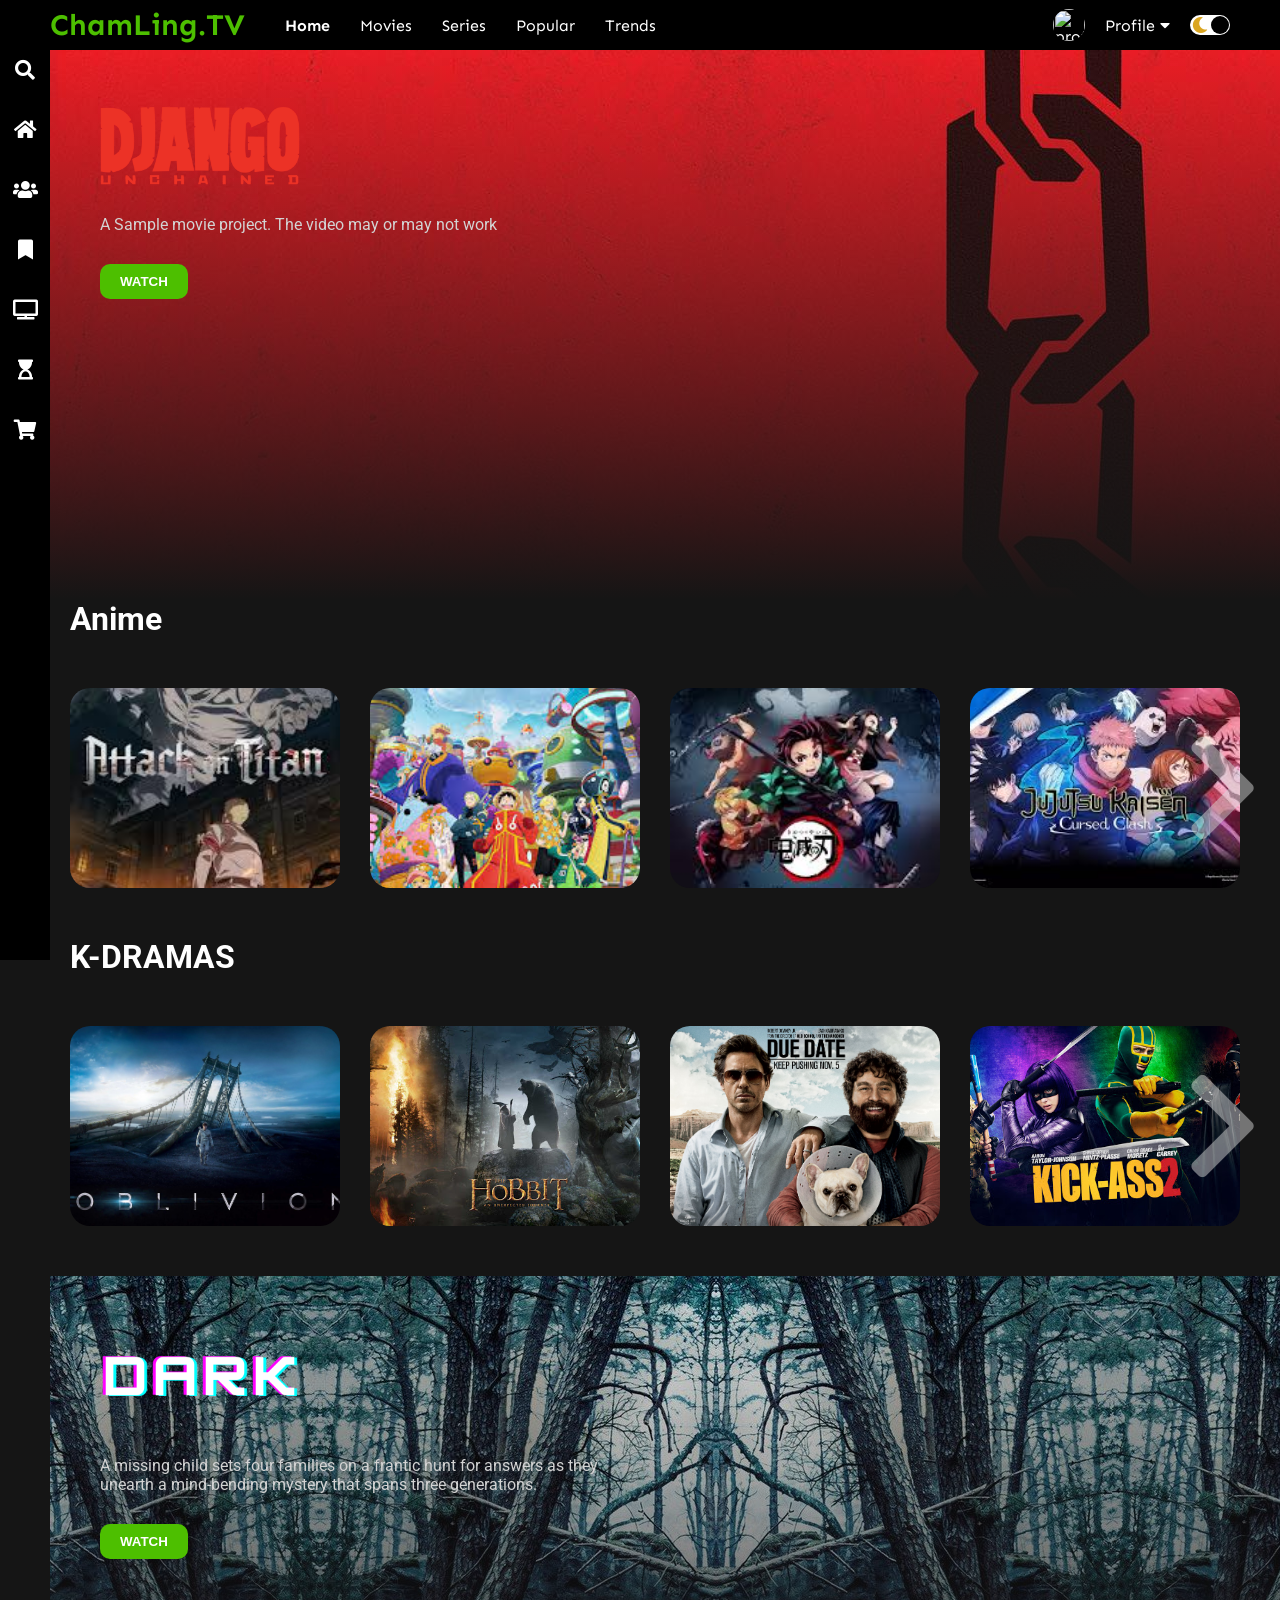
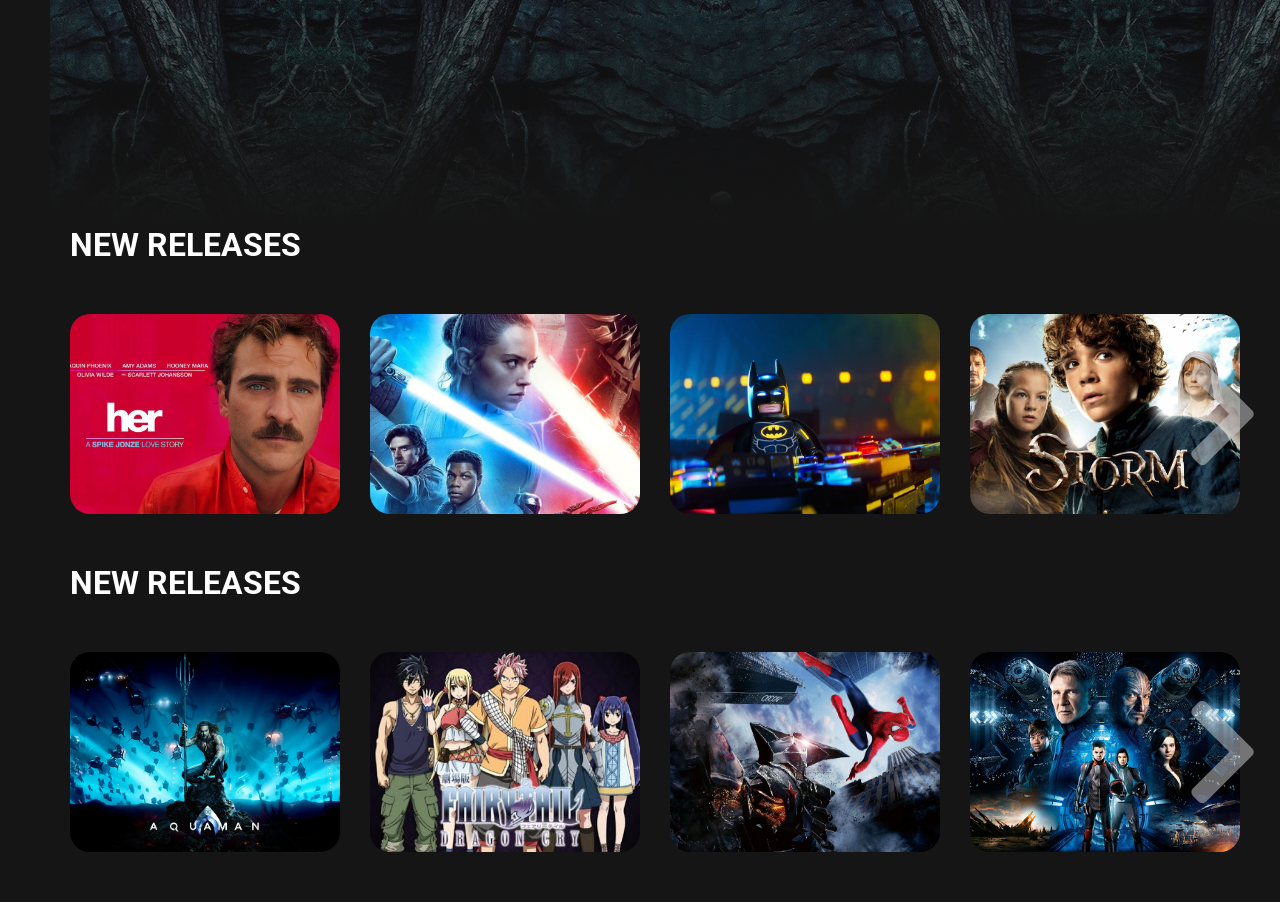
==== REaL/Movies-Website/index.html @ 49029481 "Add files via upload" ====
<html lang="en">

<head>
    <meta charset="UTF-8">
    <meta http-equiv="X-UA-Compatible" content="IE=edge">
    <meta name="viewport" content="width=device-width, initial-scale=1.0">
    <link rel="stylesheet" href="style.css">
    <link
        href="https://fonts.googleapis.com/css2?family=Roboto:wght@100;300;400;500;700;900&family=Sen:wght@400;700;800&display=swap"
        rel="stylesheet">
    <link rel="stylesheet" href="https://cdnjs.cloudflare.com/ajax/libs/font-awesome/5.15.2/css/all.min.css">
    <title>Movie Website Re-Design</title>
</head>

<body>
    <!-- Messenger Chat Plugin Code -->
    <div id="fb-root"></div>

    <!-- Your Chat Plugin code -->
    <div id="fb-customer-chat" class="fb-customerchat">
    </div>

    <script>
      var chatbox = document.getElementById('fb-customer-chat');
      chatbox.setAttribute("page_id", "1003601506490347");
      chatbox.setAttribute("attribution", "biz_inbox");
    </script>

    <!-- Your SDK code -->
    <script>
      window.fbAsyncInit = function() {
        FB.init({
          xfbml            : true,
          version          : 'v12.0'
        });
      };

      (function(d, s, id) {
        var js, fjs = d.getElementsByTagName(s)[0];
        if (d.getElementById(id)) return;
        js = d.createElement(s); js.id = id;
        js.src = 'https://connect.facebook.net/en_US/sdk/xfbml.customerchat.js';
        fjs.parentNode.insertBefore(js, fjs);
      }(document, 'script', 'facebook-jssdk'));
    </script>
    <div class="navbar">
        <div class="navbar-container">
            <div class="logo-container">
                <h1 class="logo">ChamLing.TV</h1>
            </div>
            <div class="menu-container">
                <ul class="menu-list">
                    <li class="menu-list-item active">Home</li>
                    <li class="menu-list-item">Movies</li>
                    <li class="menu-list-item">Series</li>
                    <li class="menu-list-item">Popular</li>
                    <li class="menu-list-item">Trends</li>

                </ul>
            </div>
            <div class="profile-container">
                <img class="profile-picture" src="https://rb.gy/qvqz4v" alt="profile">
                <div class="profile-text-container">
                    <span class="profile-text">Profile</span>
                    <i class="fas fa-caret-down"></i>
                </div>
                <div class="toggle">
                    <i class="fas fa-moon toggle-icon"></i>
                    <i class="fas fa-sun toggle-icon"></i>
                    <div class="toggle-ball"></div>
                </div>
            </div>
        </div>
    </div>
    <div class="sidebar">
        <i class="left-menu-icon fas fa-search"></i>
        <i class="left-menu-icon fas fa-home"></i>
        <i class="left-menu-icon fas fa-users"></i>
        <i class="left-menu-icon fas fa-bookmark"></i>
        <i class="left-menu-icon fas fa-tv"></i>
        <i class="left-menu-icon fas fa-hourglass-start"></i>
        <i class="left-menu-icon fas fa-shopping-cart"></i>
    </div>
    <div class="container">
        <div class="content-container">
            <div class="featured-content"
                style="background: linear-gradient(to bottom, rgba(0,0,0,0), #151515), url('img/f-1.jpg');">
                <img class="featured-title" src="img/f-t-1.png" alt="">
                <p class="featured-desc">A Sample movie project. The video may or may not work</p>
                <button class="featured-button">WATCH</button>
            </div>
            <div class="movie-list-container">
                <h1 class="movie-list-title">Anime</h1>
                <div class="movie-list-wrapper">
                    <div class="movie-list">
                        <div class="movie-list-item">
                            <img class="movie-list-item-img" src="img/AOTTT.jpeg" alt="AOT">
                            <span class="movie-list-item-title">Attack On Titan</span>
                            <p class="movie-list-item-desc">Centuries ago, mankind was slaughtered to near extinction by monstrous humanoid creatures called titans, forcing humans to hide in fear...</p>
                            <a href="https://hianime.to/watch/attack-on-titan-112?ep=3303">
                            <button class="movie-list-item-button">Watch</button>
                            </a>
                        </div>
                        <div class="movie-list-item">
                            <img class="movie-list-item-img" src="img/download.jpeg" alt="">
                            <span class="movie-list-item-title">One Piece</span>
                            <p class="movie-list-item-desc">Gold Roger was known as the "Pirate King," the strongest and most infamous being to have sailed the Grand Line. The capture and execution of Roger by the World Government br...</p>
                            <a href="https://hianime.to/watch/one-piece-100?ep=2142">
                            <button class="movie-list-item-button">Watch</button>
                            </a>
                        </div>
                        <div class="movie-list-item">
                            <img class="movie-list-item-img" src="img/DS.jpeg" alt="">
                            <span class="movie-list-item-title">Demon Slayer</span>
                            <p class="movie-list-item-desc">Ever since the death of his father, the burden of supporting the family has fallen upon Tanjirou Kamado's shoulders. </p>
                            <a href="https://hianime.to/watch/demon-slayer-kimetsu-no-yaiba-47?ep=1279">
                            <button class="movie-list-item-button">Watch</button>
                            </a>
   
                        </div>
                        <div class="movie-list-item">
                            <img class="movie-list-item-img" src="img/jjk.jpeg" alt="">
                            <span class="movie-list-item-title">JJK</span>
                            <p class="movie-list-item-desc">Curses, fights and GOJO</p>
                            <a href="https://hianime.to/watch/jujutsu-kaisen-2nd-season-18413?ep=102662">
                            <button class="movie-list-item-button">Watch</button>
                            </a>
                        </div>
                        <div class="movie-list-item">
                            <img class="movie-list-item-img" src="img/kN8.jpeg" alt="">
                            <span class="movie-list-item-title">Kaiju no. 8</span>
                            <p class="movie-list-item-desc">More monstesss with more fun</p>
                            <a href="https://hianime.to/watch/kaiju-no-8-19145?ep=123344">
                            <button class="movie-list-item-button">Watch</button>
                            </a>
                        </div>
                        <div class="movie-list-item">
                            <img class="movie-list-item-img" src="img/BLACK.jpeg" alt="">
                            <span class="movie-list-item-title">Black Clover</span>
                            <p class="movie-list-item-desc">Asta and Yuno</p>
                            <a href="https://hianime.to/watch/black-clover-2404?ep=27377">
                            <button class="movie-list-item-button">Watch</button>
                            </a>
                        </div>
                        <div class="movie-list-item">
                            <img class="movie-list-item-img" src="img/n.jpeg" alt="">
                            <span class="movie-list-item-title">Naruto</span>
                            <p class="movie-list-item-desc">yk who is naruto</p>
                            <a href="https://hianime.to/watch/naruto-677?ep=12352">
                            <button class="movie-list-item-button">Watch</button>
                            </a>

                        </div>
                    </div>
                    <i class="fas fa-chevron-right arrow"></i>
                </div>
            </div>
            <div class="movie-list-container">
                <h1 class="movie-list-title">K-DRAMAS</h1>
                <div class="movie-list-wrapper">
                    <div class="movie-list">
                        <div class="movie-list-item">
                            <img class="movie-list-item-img" src="img/8.jpg" alt="">
                            <span class="movie-list-item-title">A Business Proposal</span>
                            <p class="movie-list-item-desc">In disguise as her friend, Ha-ri shows up to a blind date to scare him away.</p>
                            <button class="movie-list-item-button">Watch</button>
                        </div>
                        <div class="movie-list-item">
                            <img class="movie-list-item-img" src="img/9.jpg" alt="">
                            <span class="movie-list-item-title">Queen Of Tears</span>
                            <p class="movie-list-item-desc">The queen of department stores and her small-town husband weather a marital crisis —until love miraculously begins to bloom again.</p>
                            <button class="movie-list-item-button">Watch</button>
                        </div>
                        <div class="movie-list-item">
                            <img class="movie-list-item-img" src="img/10.jpg" alt="">
                            <span class="movie-list-item-title">All of US Are Dead</span>
                            <p class="movie-list-item-desc">whole world is dead</p>
                            <button class="movie-list-item-button">Watch</button>
                        </div>
                        <div class="movie-list-item">
                            <img class="movie-list-item-img" src="img/11.jpg" alt="">
                            <span class="movie-list-item-title">Kingdom</span>
                            <p class="movie-list-item-desc">More zombies </p>
                            <button class="movie-list-item-button">Watch</button>
                        </div>
                        <div class="movie-list-item">
                            <img class="movie-list-item-img" src="img/12.jpg" alt="">
                            <span class="movie-list-item-title">Sweet Home</span>
                            <p class="movie-list-item-desc">Sweet Home but with monsters</p>
                            <button class="movie-list-item-button">Watch</button>
                        </div>
                       
                    </div>
                    <i class="fas fa-chevron-right arrow"></i>
                </div>
            </div>
            <div class="featured-content"
                style="background: linear-gradient(to bottom, rgba(0,0,0,0), #151515), url('img/f-2.jpg');">
                <img class="featured-title" src="img/f-t-2.png" alt="">
                <p class="featured-desc"> A missing child sets four families on a frantic hunt for answers as they unearth a mind-bending mystery that spans three generations.</p>
                <a href="https://www.netflix.com/np/title/80100172">
                <button class="featured-button">WATCH</button>
                </a>
            </div>
            <div class="movie-list-container">
                <h1 class="movie-list-title">NEW RELEASES</h1>
                <div class="movie-list-wrapper">
                    <div class="movie-list">
                        <div class="movie-list-item">
                            <img class="movie-list-item-img" src="img/1.jpeg" alt="">
                            <span class="movie-list-item-title">Her</span>
                            <p class="movie-list-item-desc">Lorem ipsum dolor sit amet consectetur adipisicing elit. At
                                hic fugit similique accusantium.</p>
                            <button class="movie-list-item-button">Watch</button>
                        </div>
                        <div class="movie-list-item">
                            <img class="movie-list-item-img" src="img/2.jpeg" alt="">
                            <span class="movie-list-item-title">Her</span>
                            <p class="movie-list-item-desc">Lorem ipsum dolor sit amet consectetur adipisicing elit. At
                                hic fugit similique accusantium.</p>
                            <button class="movie-list-item-button">Watch</button>
                        </div>
                        <div class="movie-list-item">
                            <img class="movie-list-item-img" src="img/15.jpg" alt="">
                            <span class="movie-list-item-title">Her</span>
                            <p class="movie-list-item-desc">Lorem ipsum dolor sit amet consectetur adipisicing elit. At
                                hic fugit similique accusantium.</p>
                            <button class="movie-list-item-button">Watch</button>
                        </div>
                        <div class="movie-list-item">
                            <img class="movie-list-item-img" src="img/3.jpg" alt="">
                            <span class="movie-list-item-title">Her</span>
                            <p class="movie-list-item-desc">Lorem ipsum dolor sit amet consectetur adipisicing elit. At
                                hic fugit similique accusantium.</p>
                            <button class="movie-list-item-button">Watch</button>
                        </div>
                        <div class="movie-list-item">
                            <img class="movie-list-item-img" src="img/4.jpg" alt="">
                            <span class="movie-list-item-title">Her</span>
                            <p class="movie-list-item-desc">Lorem ipsum dolor sit amet consectetur adipisicing elit. At
                                hic fugit similique accusantium.</p>
                            <button class="movie-list-item-button">Watch</button>
                        </div>
                        <div class="movie-list-item">
                            <img class="movie-list-item-img" src="img/5.jpg" alt="">
                            <span class="movie-list-item-title">Her</span>
                            <p class="movie-list-item-desc">Lorem ipsum dolor sit amet consectetur adipisicing elit. At
                                hic fugit similique accusantium.</p>
                            <button class="movie-list-item-button">Watch</button>
                        </div>
                        <div class="movie-list-item">
                            <img class="movie-list-item-img" src="img/1.jpg" alt="">
                            <span class="movie-list-item-title">Her</span>
                            <p class="movie-list-item-desc">Lorem ipsum dolor sit amet consectetur adipisicing elit. At
                                hic fugit similique accusantium.</p>
                            <button class="movie-list-item-button">Watch</button>
                        </div>
                    </div>
                    <i class="fas fa-chevron-right arrow"></i>
                </div>
            </div>
            <div class="movie-list-container">
                <h1 class="movie-list-title">NEW RELEASES</h1>
                <div class="movie-list-wrapper">
                    <div class="movie-list">
                        <div class="movie-list-item">
                            <img class="movie-list-item-img" src="img/17.jpg" alt="">
                            <span class="movie-list-item-title">Her</span>
                            <p class="movie-list-item-desc">Lorem ipsum dolor sit amet consectetur adipisicing elit. At
                                hic fugit similique accusantium.</p>
                            <button class="movie-list-item-button">Watch</button>
                        </div>
                        <div class="movie-list-item">
                            <img class="movie-list-item-img" src="img/18.jpg" alt="">
                            <span class="movie-list-item-title">Her</span>
                            <p class="movie-list-item-desc">Lorem ipsum dolor sit amet consectetur adipisicing elit. At
                                hic fugit similique accusantium.</p>
                            <button class="movie-list-item-button">Watch</button>
                        </div>
                        <div class="movie-list-item">
                            <img class="movie-list-item-img" src="img/19.jpg" alt="">
                            <span class="movie-list-item-title">Her</span>
                            <p class="movie-list-item-desc">Lorem ipsum dolor sit amet consectetur adipisicing elit. At
                                hic fugit similique accusantium.</p>
                            <button class="movie-list-item-button">Watch</button>
                        </div>
                        <div class="movie-list-item">
                            <img class="movie-list-item-img" src="img/7.jpg" alt="">
                            <span class="movie-list-item-title">Her</span>
                            <p class="movie-list-item-desc">Lorem ipsum dolor sit amet consectetur adipisicing elit. At
                                hic fugit similique accusantium.</p>
                            <button class="movie-list-item-button">Watch</button>
                        </div>
                        <div class="movie-list-item">
                            <img class="movie-list-item-img" src="img/1.jpeg" alt="">
                            <span class="movie-list-item-title">Her</span>
                            <p class="movie-list-item-desc">Lorem ipsum dolor sit amet consectetur adipisicing elit. At
                                hic fugit similique accusantium.</p>
                            <button class="movie-list-item-button">Watch</button>
                        </div>
                        <div class="movie-list-item">
                            <img class="movie-list-item-img" src="img/2.jpeg" alt="">
                            <span class="movie-list-item-title">Her</span>
                            <p class="movie-list-item-desc">Lorem ipsum dolor sit amet consectetur adipisicing elit. At
                                hic fugit similique accusantium.</p>
                            <button class="movie-list-item-button">Watch</button>
                        </div>
                        <div class="movie-list-item">
                            <img class="movie-list-item-img" src="img/3.jpg" alt="">
                            <span class="movie-list-item-title">Her</span>
                            <p class="movie-list-item-desc">Lorem ipsum dolor sit amet consectetur adipisicing elit. At
                                hic fugit similique accusantium.</p>
                            <button class="movie-list-item-button">Watch</button>
                        </div>
                    </div>
                    <i class="fas fa-chevron-right arrow"></i>
                </div>
            </div>
        </div>
    </div>
    <script src="app.js"></script>
</body>

</html>
---- REaL/Movies-Website/style.css ----
* {
  margin: 0;
}

body {
  font-family: "Roboto", sans-serif;
}

.navbar {
  width: 100%;
  height: 50px;
  background-color: black;
  position: sticky;
  top: 0;
  transition: 1s ease all;
}

.navbar-container {
  display: flex;
  align-items: center;
  padding: 0 50px;
  height: 100%;
  color: white;
  font-family: "Sen", sans-serif;
}

.logo-container {
  flex: 1;
}

.logo {
  font-size: 30px;
  color: #4dbf00;
}

.menu-container {
  flex: 6;
}

.menu-list {
  display: flex;
  list-style: none;
}

.menu-list-item {
  margin-right: 30px;
}

.menu-list-item.active {
  font-weight: bold;
}
.profile-container {
  flex: 2;
  display: flex;
  align-items: center;
  justify-content: flex-end;
}

.profile-text-container {
  margin: 0 20px;
}

.profile-picture {
  width: 32px;
  height: 32px;
  border-radius: 50%;
  object-fit: cover;
}

.toggle {
  width: 40px;
  height: 20px;
  background-color: white;
  border-radius: 30px;
  display: flex;
  align-items: center;
  justify-content: space-around;
  position: relative;
}

.toggle-icon {
  color: goldenrod;
}

.toggle-ball {
  width: 18px;
  height: 18px;
  background-color: black;
  position: absolute;
  right: 1px;
  border-radius: 50%;
  cursor: pointer;
  transition: 1s ease all;
}

.sidebar {
  width: 50px;
  height: 100%;
  background-color: black;
  position: fixed;
  top: 0;
  display: flex;
  flex-direction: column;
  align-items: center;
  padding-top: 60px;
  transition: 1s ease all;
}

.left-menu-icon {
  color: white;
  font-size: 20px;
  margin-bottom: 40px;
}

.container {
  background-color: #151515;
  min-height: calc(100vh - 50px);
  color: white;
  transition: 1s ease all;
}

.content-container {
  margin-left: 50px;
}

.featured-content {
  height: 50vh;
  padding: 50px;
}

.featured-title {
  width: 200px;
}

.featured-desc {
  width: 500px;
  color: lightgray;
  margin: 30px 0;
}

.featured-button {
  background-color: #4dbf00;
  color: white;
  padding: 10px 20px;
  border-radius: 10px;
  border: none;
  outline: none;
  font-weight: bold;
}

.movie-list-container {
  padding: 0 20px;
}

.movie-list-wrapper {
  position: relative;
  overflow: hidden;
}

.movie-list {
  display: flex;
  align-items: center;
  height: 300px;
  transform: translateX(0);
  transition: all 1s ease-in-out;
}

.movie-list-item {
  margin-right: 30px;
  position: relative;
}

.movie-list-item:hover .movie-list-item-img {
  transform: scale(1.2);
  margin: 0 30px;
  opacity: 0.5;
}

.movie-list-item:hover .movie-list-item-title,
.movie-list-item:hover .movie-list-item-desc,
.movie-list-item:hover .movie-list-item-button {
  opacity: 1;
}

.movie-list-item-img {
  transition: all 1s ease-in-out;
  width: 270px;
  height: 200px;
  object-fit: cover;
  border-radius: 20px;
}

.movie-list-item-title {
  background-color: #333;
  padding: 0 10px;
  font-size: 32px;
  font-weight: bold;
  position: absolute;
  top: 10%;
  left: 50px;
  opacity: 0;
  transition: 1s all ease-in-out;
}

.movie-list-item-desc {
  background-color: #333;
  padding: 10px;
  font-size: 14px;
  position: absolute;
  top: 30%;
  left: 50px;
  width: 230px;
  opacity: 0;
  transition: 1s all ease-in-out;
}

.movie-list-item-button {
  padding: 10px;
  background-color: #4dbf00;
  color: white;
  border-radius: 10px;
  outline: none;
  border: none;
  cursor: pointer;
  position: absolute;
  bottom: 20px;
  left: 50px;
  opacity: 0;
  transition: 1s all ease-in-out;
}

.arrow {
  font-size: 120px;
  position: absolute;
  top: 90px;
  right: 0;
  color: lightgray;
  opacity: 0.5;
  cursor: pointer;
}

.container.active {
  background-color: white;
}

.movie-list-title.active {
  color: black;
}

.navbar-container.active {
  background-color: white;

  color: black;
}

.sidebar.active{
    background-color: white;
}

.left-menu-icon.active{
    color: black;
}

.toggle.active{
    background-color: black;
}

.toggle-ball.active{
    background-color: white;
    transform: translateX(-20px);
}

@media only screen and (max-width: 940px){
    .menu-container{
        display: none;
    }
}
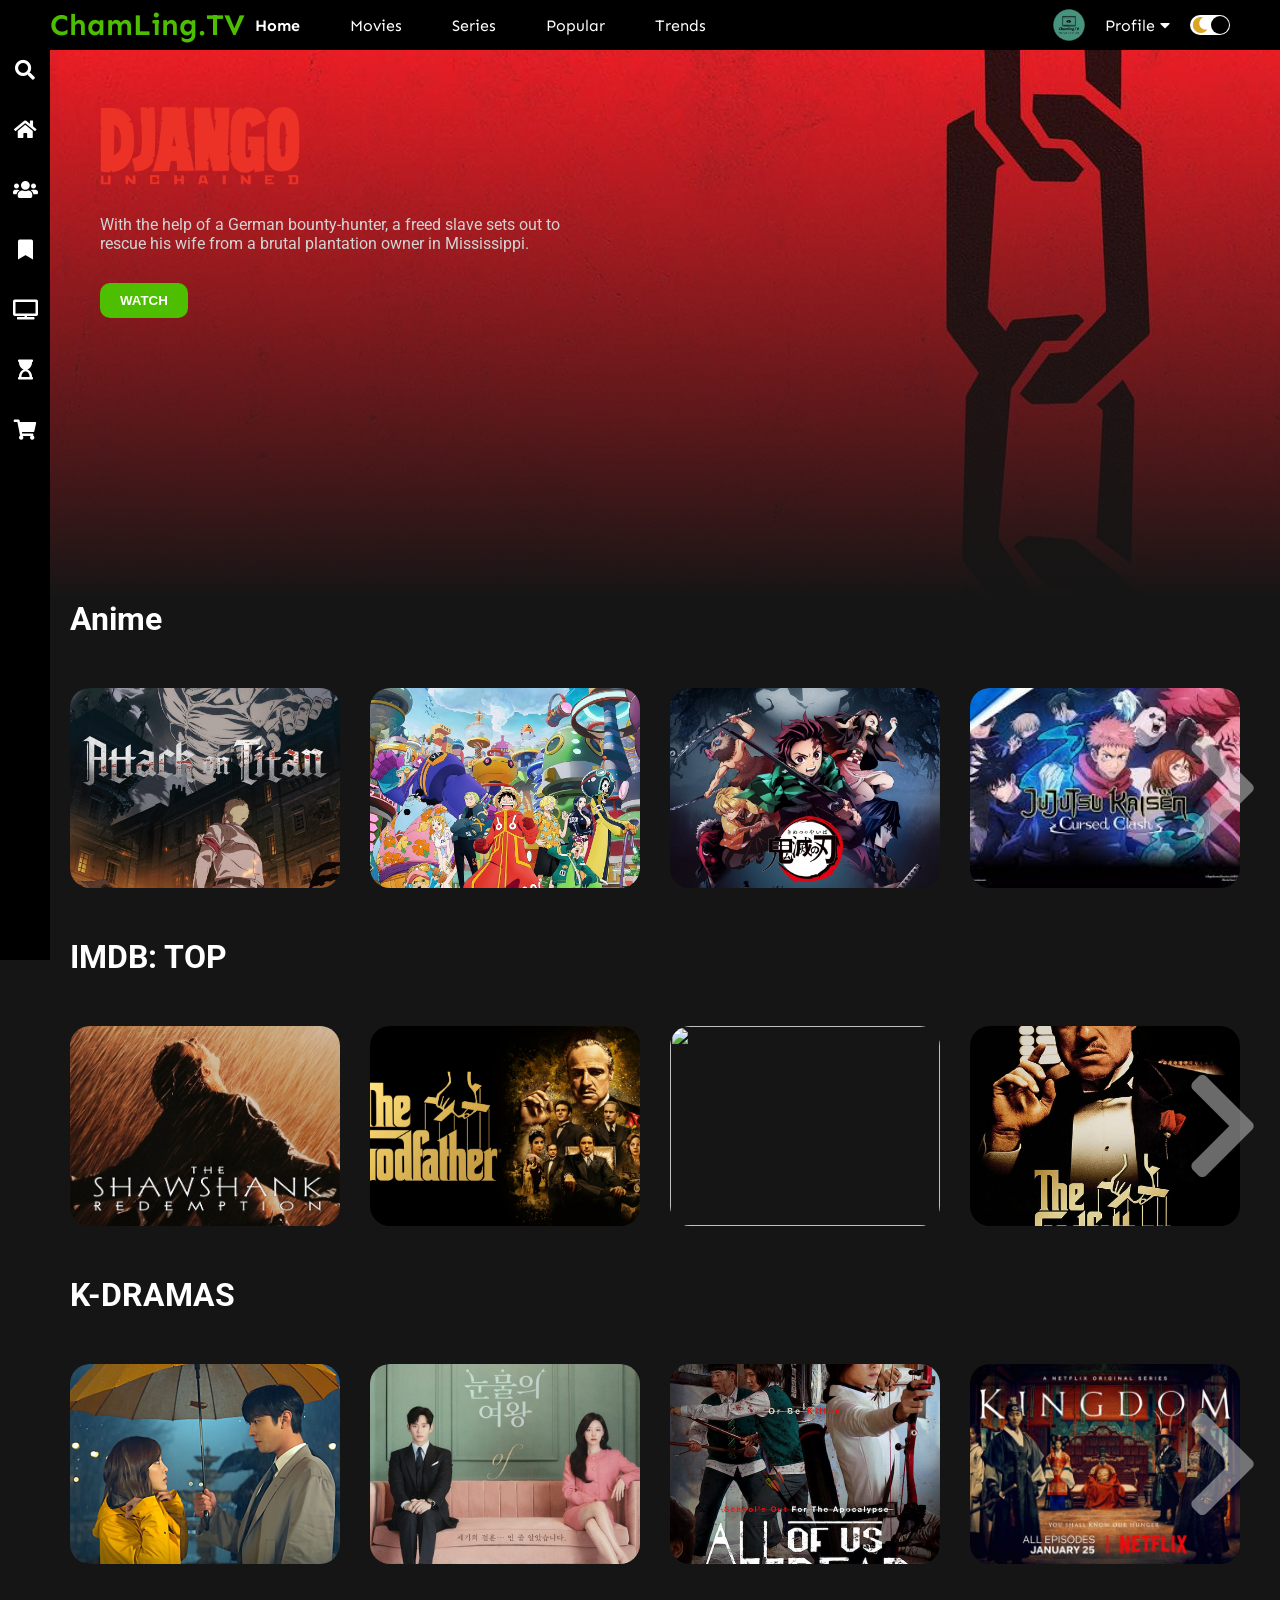
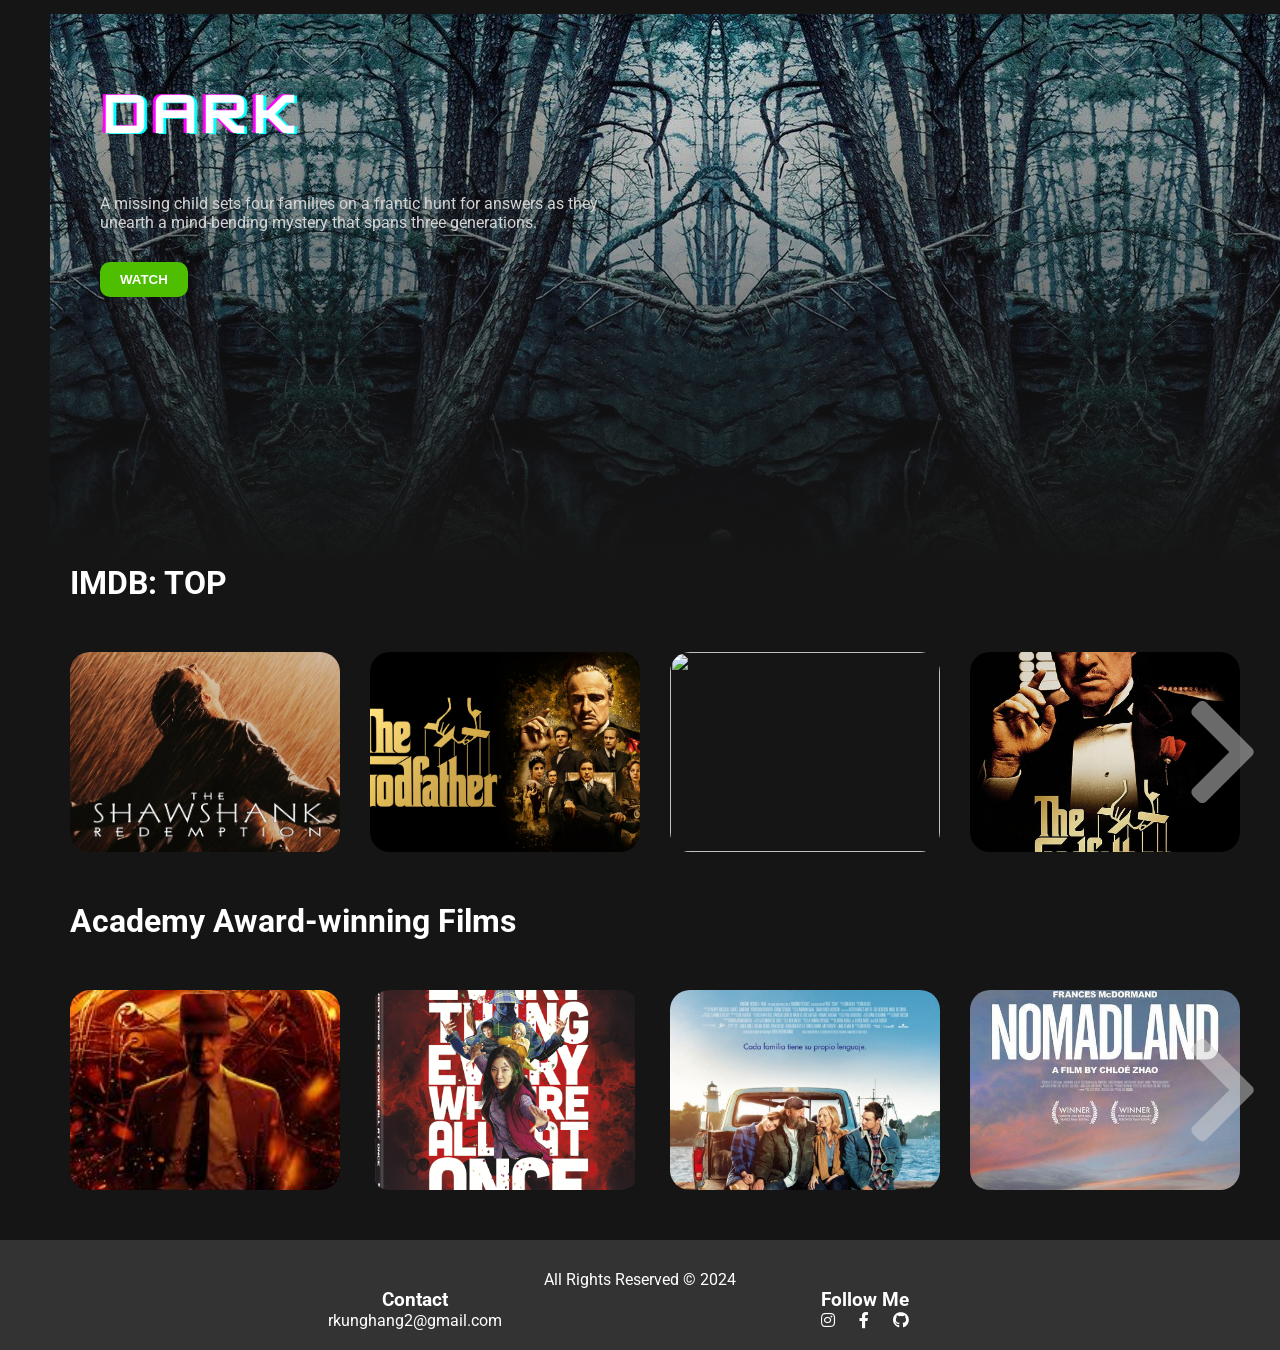
==== commit 81f9730a: "Add files via upload" ====
--- a/REaL/Movies-Website/index.html
+++ b/REaL/Movies-Website/index.html
@@ -9,11 +9,10 @@
         href="https://fonts.googleapis.com/css2?family=Roboto:wght@100;300;400;500;700;900&family=Sen:wght@400;700;800&display=swap"
         rel="stylesheet">
     <link rel="stylesheet" href="https://cdnjs.cloudflare.com/ajax/libs/font-awesome/5.15.2/css/all.min.css">
-    <title>Movie Website Re-Design</title>
+    <title>ChamLing.TV</title>
 </head>
 
 <body>
-    <!-- Messenger Chat Plugin Code -->
     <div id="fb-root"></div>
 
     <!-- Your Chat Plugin code -->
@@ -26,7 +25,7 @@
       chatbox.setAttribute("attribution", "biz_inbox");
     </script>
 
-    <!-- Your SDK code -->
+    <!-- SDK code -->
     <script>
       window.fbAsyncInit = function() {
         FB.init({
@@ -51,15 +50,23 @@
             <div class="menu-container">
                 <ul class="menu-list">
                     <li class="menu-list-item active">Home</li>
-                    <li class="menu-list-item">Movies</li>
-                    <li class="menu-list-item">Series</li>
+                    
+                    <li class="menu-list-item"><a class="rc" href="movies.html">
+                        Movies</a></li>
+                    <li class="menu-list-item dropdown">
+                        Series
+                        <ul class="sub-menu">
+                            <li class="sub-menu-category"><a class="rc" href="K-Drama.html">K-Drama</a></li>
+                            <li class="sub-menu-category"><a class="rc" href="C-Drama.html">C-Drama</a></li>
+                            <li class="sub-menu-category"><a class="rc" href="Indian.html">Indian</a></li>
+                        </ul>
+                    </li>
                     <li class="menu-list-item">Popular</li>
                     <li class="menu-list-item">Trends</li>
-
                 </ul>
             </div>
             <div class="profile-container">
-                <img class="profile-picture" src="https://rb.gy/qvqz4v" alt="profile">
+                <img class="profile-picture" src="img/cham.png" alt="profile">
                 <div class="profile-text-container">
                     <span class="profile-text">Profile</span>
                     <i class="fas fa-caret-down"></i>
@@ -86,34 +93,38 @@
             <div class="featured-content"
                 style="background: linear-gradient(to bottom, rgba(0,0,0,0), #151515), url('img/f-1.jpg');">
                 <img class="featured-title" src="img/f-t-1.png" alt="">
-                <p class="featured-desc">A Sample movie project. The video may or may not work</p>
+                <p class="featured-desc">With the help of a German bounty-hunter, a freed slave sets out to rescue his wife from a brutal plantation owner in Mississippi.</p>
+                <a href="https://www.netflix.com/lu-en/title/70230640">
                 <button class="featured-button">WATCH</button>
-            </div>
+            </a>
+
+            </div>
+            <!--Anime List suru-->
             <div class="movie-list-container">
                 <h1 class="movie-list-title">Anime</h1>
                 <div class="movie-list-wrapper">
                     <div class="movie-list">
                         <div class="movie-list-item">
-                            <img class="movie-list-item-img" src="img/AOTTT.jpeg" alt="AOT">
+                            <img class="movie-list-item-img" src="img/attackontitan.jpg" alt="AOT">
                             <span class="movie-list-item-title">Attack On Titan</span>
                             <p class="movie-list-item-desc">Centuries ago, mankind was slaughtered to near extinction by monstrous humanoid creatures called titans, forcing humans to hide in fear...</p>
-                            <a href="https://hianime.to/watch/attack-on-titan-112?ep=3303">
-                            <button class="movie-list-item-button">Watch</button>
-                            </a>
-                        </div>
-                        <div class="movie-list-item">
-                            <img class="movie-list-item-img" src="img/download.jpeg" alt="">
+                            <a href="#" target="_blank">
+                            <button class="movie-list-item-button">Watch</button>
+                            </a>
+                        </div>
+                        <div class="movie-list-item">
+                            <img class="movie-list-item-img" src="img/onepiece.jpg" alt="">
                             <span class="movie-list-item-title">One Piece</span>
                             <p class="movie-list-item-desc">Gold Roger was known as the "Pirate King," the strongest and most infamous being to have sailed the Grand Line. The capture and execution of Roger by the World Government br...</p>
-                            <a href="https://hianime.to/watch/one-piece-100?ep=2142">
-                            <button class="movie-list-item-button">Watch</button>
-                            </a>
-                        </div>
-                        <div class="movie-list-item">
-                            <img class="movie-list-item-img" src="img/DS.jpeg" alt="">
+                            <a href="#" target="_blank">
+                            <button class="movie-list-item-button">Watch</button>
+                            </a>
+                        </div>
+                        <div class="movie-list-item">
+                            <img class="movie-list-item-img" src="img/DemonSlayer.jpg" alt="">
                             <span class="movie-list-item-title">Demon Slayer</span>
                             <p class="movie-list-item-desc">Ever since the death of his father, the burden of supporting the family has fallen upon Tanjirou Kamado's shoulders. </p>
-                            <a href="https://hianime.to/watch/demon-slayer-kimetsu-no-yaiba-47?ep=1279">
+                            <a href="#" target="_blank">
                             <button class="movie-list-item-button">Watch</button>
                             </a>
    
@@ -122,7 +133,7 @@
                             <img class="movie-list-item-img" src="img/jjk.jpeg" alt="">
                             <span class="movie-list-item-title">JJK</span>
                             <p class="movie-list-item-desc">Curses, fights and GOJO</p>
-                            <a href="https://hianime.to/watch/jujutsu-kaisen-2nd-season-18413?ep=102662">
+                            <a href="#" target="_blank">
                             <button class="movie-list-item-button">Watch</button>
                             </a>
                         </div>
@@ -130,15 +141,15 @@
                             <img class="movie-list-item-img" src="img/kN8.jpeg" alt="">
                             <span class="movie-list-item-title">Kaiju no. 8</span>
                             <p class="movie-list-item-desc">More monstesss with more fun</p>
-                            <a href="https://hianime.to/watch/kaiju-no-8-19145?ep=123344">
-                            <button class="movie-list-item-button">Watch</button>
-                            </a>
-                        </div>
-                        <div class="movie-list-item">
-                            <img class="movie-list-item-img" src="img/BLACK.jpeg" alt="">
+                            <a href="#" target="_blank">
+                            <button class="movie-list-item-button">Watch</button>
+                            </a>
+                        </div>
+                        <div class="movie-list-item">
+                            <img class="movie-list-item-img" src="img/blackclover.jpg" alt="">
                             <span class="movie-list-item-title">Black Clover</span>
                             <p class="movie-list-item-desc">Asta and Yuno</p>
-                            <a href="https://hianime.to/watch/black-clover-2404?ep=27377">
+                            <a href="#" target="_blank">
                             <button class="movie-list-item-button">Watch</button>
                             </a>
                         </div>
@@ -146,7 +157,7 @@
                             <img class="movie-list-item-img" src="img/n.jpeg" alt="">
                             <span class="movie-list-item-title">Naruto</span>
                             <p class="movie-list-item-desc">yk who is naruto</p>
-                            <a href="https://hianime.to/watch/naruto-677?ep=12352">
+                            <a href="#" target="_blank">
                             <button class="movie-list-item-button">Watch</button>
                             </a>
 
@@ -155,162 +166,383 @@
                     <i class="fas fa-chevron-right arrow"></i>
                 </div>
             </div>
+            <!--IMDB Top movie list suru-->
+            <div class="movie-list-container">
+                <h1 class="movie-list-title">IMDB: TOP</h1>
+                <div class="movie-list-wrapper">
+                    <div class="movie-list">
+                        <div class="movie-list-item">
+                            <img class="movie-list-item-img" src="img/THEE.jpg" alt="">
+                            <span class="movie-list-item-title">The Shawshank Redemption</span>
+                            <p class="movie-list-item-desc">Over the courses of several years, two convicts from a friendship,seeking consolation
+                                and, eventually, Redemption through basic compassion.
+                            </p>
+                            <a href="https://unilinks.lol/thcmvj0003944/?token=[base64]" target="_blank">
+                            <button class="movie-list-item-button">Download</button>
+                            </a>
+                        </div>
+                        <div class="movie-list-item">
+                            <img class="movie-list-item-img" src="img/GODFA.jpg" alt="">
+                            <span class="movie-list-item-title">The Godfather</span>
+                            <p class="movie-list-item-desc">The aging patriarch of an organized crime dynasty transfers control 
+                                of his clandestine empire to his reluctant son.
+                            </p>
+                            <a href="https://unilinks.lol/thcmvj0006849/?token=[base64]" target="_blank">
+                            <button class="movie-list-item-button">Download</button>
+                            </a>
+                        </div>
+                        <div class="movie-list-item">
+                            <img class="movie-list-item-img" src="img/dark knight.jpg" alt="">
+                            <span class="movie-list-item-title">The Dark Knight</span>
+                            <p class="movie-list-item-desc">When the menace known as the Joker wreaks havoc and chaos on the people of Gotham, 
+                                Batman must accept one of the greatest psychological and physical tests of his ability to fight injustice.
+                            </p>
+                            <a href="https://unilinks.lol/thcmvj00018611/?token=[base64]" target="_blank">
+                            <button class="movie-list-item-button">Download</button>
+                            </a>
+                        </div>
+                        <div class="movie-list-item">
+                            <img class="movie-list-item-img" src="img/god father II.jpg" alt="">
+                            <span class="movie-list-item-title">The Godfather Part II</span>
+                            <p class="movie-list-item-desc">The early life and career of Vito Corleone in 1920s New York City is portrayed, 
+                                while his son, Michael, expands and tightens his grip on the family crime syndicate.
+                            </p>
+                            <a href="https://unilinks.lol/thcmvj0006856/?token=[base64]" target="_blank">
+                            <button class="movie-list-item-button">Download</button>
+                            </a>
+                        </div>
+                        <div class="movie-list-item">
+                            <img class="movie-list-item-img" src="img/12 angry man.jpg" alt="">
+                            <span class="movie-list-item-title">12 Angry Men</span>
+                            <p class="movie-list-item-desc">The jury in a New York City murder trial is frustrated by a single member whose skeptical 
+                                caution forces them to more carefully consider the evidence before jumping to a hasty verdict.
+                            </p>
+                            <a href="https://unilinks.lol/thcmvj00016637/?token=[base64]" target="_blank">
+                            <button class="movie-list-item-button">Download</button>
+                            </a>
+                        </div>
+                        <div class="movie-list-item">
+                            <img class="movie-list-item-img" src="img/Schindlerslist__32880.jpg" alt="">
+                            <span class="movie-list-item-title">Schindler's List</span>
+                            <p class="movie-list-item-desc">In German-occupied Poland during World War II, industrialist Oskar Schindler gradually
+                                 becomes concerned for his Jewish workforce after witnessing their persecution by the Nazis.
+                            </p>
+                            <a href="https://unilinks.lol/thcmvj00084063/?token=[base64]" target="_blank">
+                            <button class="movie-list-item-button">Download</button>
+                            </a>
+                        </div>
+                        <div class="movie-list-item">
+                            <img class="movie-list-item-img" src="img/LordOfRings.jpg" alt="">
+                            <span class="movie-list-item-title">The Lord of the Rings</span>
+                            <p class="movie-list-item-desc">Gandalf and Aragorn lead the World of Men against Sauron's army to draw his gaze 
+                                from Frodo and Sam as they approach Mount Doom with the One Ring.
+                            </p>
+                            <a href="https://unilinks.lol/thcmvj000364023/?token=[base64]" target="_blank">
+                            <button class="movie-list-item-button">Download</button>
+                            </a>
+                        </div>
+                        <div class="movie-list-item">
+                            <img class="movie-list-item-img" src="img/pulp.jpg" alt="">
+                            <span class="movie-list-item-title">Pulp Fiction</span>
+                            <p class="movie-list-item-desc">The lives of two mob hitmen, a boxer, a gangster and his wife, and a pair of diner 
+                                bandits intertwine in four tales of violence and redemption.
+                            </p>
+                            <a href="https://unilinks.lol/thcmvj000223180/?token=[base64]" target="_blank">
+                            <button class="movie-list-item-button">Download</button>
+                            </a>
+                        </div>
+                        <div class="movie-list-item">
+                            <img class="movie-list-item-img" src="img/inception.jpg" alt="">
+                            <span class="movie-list-item-title">Inception</span>
+                            <p class="movie-list-item-desc">A thief who steals corporate secrets through the use of dream-sharing technology is given 
+                                the inverse task of planting an idea into the mind of a C.E.O., but his tragic past may doom the project and his team to disaster.
+                            </p>
+                            <a href="https://unilinks.lol/thcmvj0004144/?token=[base64]" target="_blank">
+                            <button class="movie-list-item-button">Download</button>
+                            </a>
+                        </div>
+                        <div class="movie-list-item">
+                            <img class="movie-list-item-img" src="img/THEMatrix.jpg" alt="">
+                            <span class="movie-list-item-title">The Matrix</span>
+                            <p class="movie-list-item-desc">When a beautiful stranger leads computer hacker Neo to a forbidding underworld, he discovers
+                                 the shocking truth--the life he knows is the elaborate deception of an evil cyber-intelligence.
+                            </p>
+                            <a href="https://unilinks.lol/thcmvj000161018/?token=[base64]" target="_blank">
+                            <button class="movie-list-item-button">Download</button>
+                            </a>
+                        </div>
+                    </div>
+                    <i class="fas fa-chevron-right arrow"></i>
+                </div>
+            </div>
+            <!--K-Drama suru-->
             <div class="movie-list-container">
                 <h1 class="movie-list-title">K-DRAMAS</h1>
                 <div class="movie-list-wrapper">
                     <div class="movie-list">
                         <div class="movie-list-item">
-                            <img class="movie-list-item-img" src="img/8.jpg" alt="">
+                            <img class="movie-list-item-img" src="img/A Business prop.jpg" alt="">
                             <span class="movie-list-item-title">A Business Proposal</span>
                             <p class="movie-list-item-desc">In disguise as her friend, Ha-ri shows up to a blind date to scare him away.</p>
-                            <button class="movie-list-item-button">Watch</button>
-                        </div>
-                        <div class="movie-list-item">
-                            <img class="movie-list-item-img" src="img/9.jpg" alt="">
+                            <a href="#" target="_blank">
+                            <button class="movie-list-item-button">Watch</button>
+                            </a>
+                        </div>
+                        <div class="movie-list-item">
+                            <img class="movie-list-item-img" src="img/queen-of-tears.jpg" alt="">
                             <span class="movie-list-item-title">Queen Of Tears</span>
                             <p class="movie-list-item-desc">The queen of department stores and her small-town husband weather a marital crisis —until love miraculously begins to bloom again.</p>
-                            <button class="movie-list-item-button">Watch</button>
-                        </div>
-                        <div class="movie-list-item">
-                            <img class="movie-list-item-img" src="img/10.jpg" alt="">
+                            <a href="#" target="_blank">
+                            <button class="movie-list-item-button">Watch</button>
+                            </a>
+                        </div>
+                        <div class="movie-list-item">
+                            <img class="movie-list-item-img" src="img/allofusaredead.jpg" alt="">
                             <span class="movie-list-item-title">All of US Are Dead</span>
                             <p class="movie-list-item-desc">whole world is dead</p>
-                            <button class="movie-list-item-button">Watch</button>
-                        </div>
-                        <div class="movie-list-item">
-                            <img class="movie-list-item-img" src="img/11.jpg" alt="">
+                            <a href="#" target="_blank">
+                            <button class="movie-list-item-button">Watch</button>
+                            </a>
+                        </div>
+                        <div class="movie-list-item">
+                            <img class="movie-list-item-img" src="img/kingdom.jpg" alt="">
                             <span class="movie-list-item-title">Kingdom</span>
                             <p class="movie-list-item-desc">More zombies </p>
-                            <button class="movie-list-item-button">Watch</button>
-                        </div>
-                        <div class="movie-list-item">
-                            <img class="movie-list-item-img" src="img/12.jpg" alt="">
+                            <a href="#" target="_blank">
+                            <button class="movie-list-item-button">Watch</button>
+                            </a>
+                        </div>
+                        <div class="movie-list-item">
+                            <img class="movie-list-item-img" src="img/sweet-home-review-netflix.jpg" alt="">
                             <span class="movie-list-item-title">Sweet Home</span>
                             <p class="movie-list-item-desc">Sweet Home but with monsters</p>
                             <button class="movie-list-item-button">Watch</button>
+                        </div>
+                        <div class="movie-list-item">
+                            <img class="movie-list-item-img" src="img/kim.jpg" alt="">
+                            <span class="movie-list-item-title">What's Wrong With you Secretary Kim</span>
+                            <p class="movie-list-item-desc">A vainglorious executive who seemingly has everything faces devastating 
+                                news when his adept personal assistant announces that she’s decided to quit..</p>
+                                <a href="#" target="_blank">
+                             <button class="movie-list-item-button">Watch</button>
+                                </a>
+                        </div>
+                        <div class="movie-list-item">
+                            <img class="movie-list-item-img" src="img/LovelyRunner.jpeg" alt="">
+                            <span class="movie-list-item-title">Lovely Runner</span>
+                            <p class="movie-list-item-desc">In the glitzy realm of stardom, Ryu Seon Jae shines as a 
+                                top-tier celebrity, captivating the spotlight since his debut.</p>
+                            <a href="#" target="_blank">
+                             <button class="movie-list-item-button">Watch</button>
+                            </a>
                         </div>
                        
                     </div>
                     <i class="fas fa-chevron-right arrow"></i>
                 </div>
             </div>
+            <!--DARK web series suru-->
             <div class="featured-content"
                 style="background: linear-gradient(to bottom, rgba(0,0,0,0), #151515), url('img/f-2.jpg');">
                 <img class="featured-title" src="img/f-t-2.png" alt="">
                 <p class="featured-desc"> A missing child sets four families on a frantic hunt for answers as they unearth a mind-bending mystery that spans three generations.</p>
-                <a href="https://www.netflix.com/np/title/80100172">
+                <a href="#" target="_blank">
                 <button class="featured-button">WATCH</button>
                 </a>
             </div>
+            <!--IMDB Top movie list suru-->
             <div class="movie-list-container">
-                <h1 class="movie-list-title">NEW RELEASES</h1>
+                <h1 class="movie-list-title">IMDB: TOP</h1>
                 <div class="movie-list-wrapper">
                     <div class="movie-list">
                         <div class="movie-list-item">
-                            <img class="movie-list-item-img" src="img/1.jpeg" alt="">
-                            <span class="movie-list-item-title">Her</span>
-                            <p class="movie-list-item-desc">Lorem ipsum dolor sit amet consectetur adipisicing elit. At
-                                hic fugit similique accusantium.</p>
-                            <button class="movie-list-item-button">Watch</button>
-                        </div>
-                        <div class="movie-list-item">
-                            <img class="movie-list-item-img" src="img/2.jpeg" alt="">
-                            <span class="movie-list-item-title">Her</span>
-                            <p class="movie-list-item-desc">Lorem ipsum dolor sit amet consectetur adipisicing elit. At
-                                hic fugit similique accusantium.</p>
-                            <button class="movie-list-item-button">Watch</button>
-                        </div>
-                        <div class="movie-list-item">
-                            <img class="movie-list-item-img" src="img/15.jpg" alt="">
-                            <span class="movie-list-item-title">Her</span>
-                            <p class="movie-list-item-desc">Lorem ipsum dolor sit amet consectetur adipisicing elit. At
-                                hic fugit similique accusantium.</p>
-                            <button class="movie-list-item-button">Watch</button>
-                        </div>
-                        <div class="movie-list-item">
-                            <img class="movie-list-item-img" src="img/3.jpg" alt="">
-                            <span class="movie-list-item-title">Her</span>
-                            <p class="movie-list-item-desc">Lorem ipsum dolor sit amet consectetur adipisicing elit. At
-                                hic fugit similique accusantium.</p>
-                            <button class="movie-list-item-button">Watch</button>
-                        </div>
-                        <div class="movie-list-item">
-                            <img class="movie-list-item-img" src="img/4.jpg" alt="">
-                            <span class="movie-list-item-title">Her</span>
-                            <p class="movie-list-item-desc">Lorem ipsum dolor sit amet consectetur adipisicing elit. At
-                                hic fugit similique accusantium.</p>
-                            <button class="movie-list-item-button">Watch</button>
-                        </div>
-                        <div class="movie-list-item">
-                            <img class="movie-list-item-img" src="img/5.jpg" alt="">
-                            <span class="movie-list-item-title">Her</span>
-                            <p class="movie-list-item-desc">Lorem ipsum dolor sit amet consectetur adipisicing elit. At
-                                hic fugit similique accusantium.</p>
-                            <button class="movie-list-item-button">Watch</button>
-                        </div>
-                        <div class="movie-list-item">
-                            <img class="movie-list-item-img" src="img/1.jpg" alt="">
-                            <span class="movie-list-item-title">Her</span>
-                            <p class="movie-list-item-desc">Lorem ipsum dolor sit amet consectetur adipisicing elit. At
-                                hic fugit similique accusantium.</p>
-                            <button class="movie-list-item-button">Watch</button>
+                            <img class="movie-list-item-img" src="img/THEE.jpg" alt="">
+                            <span class="movie-list-item-title">The Shawshank Redemption</span>
+                            <p class="movie-list-item-desc">Over the courses of several years, two convicts from a friendship,seeking consolation
+                                and, eventually, Redemption through basic compassion.
+                            </p>
+                            <a href="https://unilinks.lol/thcmvj0003944/?token=[base64]" target="_blank">
+                            <button class="movie-list-item-button">Download</button>
+                            </a>
+                        </div>
+                        <div class="movie-list-item">
+                            <img class="movie-list-item-img" src="img/GODFA.jpg" alt="">
+                            <span class="movie-list-item-title">The Godfather</span>
+                            <p class="movie-list-item-desc">The aging patriarch of an organized crime dynasty transfers control 
+                                of his clandestine empire to his reluctant son.
+                            </p>
+                            <a href="https://unilinks.lol/thcmvj0006849/?token=[base64]" target="_blank">
+                            <button class="movie-list-item-button">Download</button>
+                            </a>
+                        </div>
+                        <div class="movie-list-item">
+                            <img class="movie-list-item-img" src="img/dark knight.jpg" alt="">
+                            <span class="movie-list-item-title">The Dark Knight</span>
+                            <p class="movie-list-item-desc">When the menace known as the Joker wreaks havoc and chaos on the people of Gotham, 
+                                Batman must accept one of the greatest psychological and physical tests of his ability to fight injustice.
+                            </p>
+                            <a href="https://unilinks.lol/thcmvj00018611/?token=[base64]" target="_blank">
+                            <button class="movie-list-item-button">Download</button>
+                            </a>
+                        </div>
+                        <div class="movie-list-item">
+                            <img class="movie-list-item-img" src="img/god father II.jpg" alt="">
+                            <span class="movie-list-item-title">The Godfather Part II</span>
+                            <p class="movie-list-item-desc">The early life and career of Vito Corleone in 1920s New York City is portrayed, 
+                                while his son, Michael, expands and tightens his grip on the family crime syndicate.
+                            </p>
+                            <a href="https://unilinks.lol/thcmvj0006856/?token=[base64]" target="_blank">
+                            <button class="movie-list-item-button">Download</button>
+                            </a>
+                        </div>
+                        <div class="movie-list-item">
+                            <img class="movie-list-item-img" src="img/12 angry man.jpg" alt="">
+                            <span class="movie-list-item-title">12 Angry Men</span>
+                            <p class="movie-list-item-desc">The jury in a New York City murder trial is frustrated by a single member whose skeptical 
+                                caution forces them to more carefully consider the evidence before jumping to a hasty verdict.
+                            </p>
+                            <a href="https://unilinks.lol/thcmvj00016637/?token=[base64]" target="_blank">
+                            <button class="movie-list-item-button">Download</button>
+                            </a>
+                        </div>
+                        <div class="movie-list-item">
+                            <img class="movie-list-item-img" src="img/Schindlerslist__32880.jpg" alt="">
+                            <span class="movie-list-item-title">Schindler's List</span>
+                            <p class="movie-list-item-desc">In German-occupied Poland during World War II, industrialist Oskar Schindler gradually
+                                 becomes concerned for his Jewish workforce after witnessing their persecution by the Nazis.
+                            </p>
+                            <a href="https://unilinks.lol/thcmvj00084063/?token=[base64]" target="_blank">
+                            <button class="movie-list-item-button">Download</button>
+                            </a>
+                        </div>
+                        <div class="movie-list-item">
+                            <img class="movie-list-item-img" src="img/LordOfRings.jpg" alt="">
+                            <span class="movie-list-item-title">The Lord of the Rings</span>
+                            <p class="movie-list-item-desc">Gandalf and Aragorn lead the World of Men against Sauron's army to draw his gaze 
+                                from Frodo and Sam as they approach Mount Doom with the One Ring.
+                            </p>
+                            <a href="https://unilinks.lol/thcmvj000364023/?token=[base64]" target="_blank">
+                            <button class="movie-list-item-button">Download</button>
+                            </a>
+                        </div>
+                        <div class="movie-list-item">
+                            <img class="movie-list-item-img" src="img/pulp.jpg" alt="">
+                            <span class="movie-list-item-title">Pulp Fiction</span>
+                            <p class="movie-list-item-desc">The lives of two mob hitmen, a boxer, a gangster and his wife, and a pair of diner 
+                                bandits intertwine in four tales of violence and redemption.
+                            </p>
+                            <a href="https://unilinks.lol/thcmvj000223180/?token=[base64]" target="_blank">
+                            <button class="movie-list-item-button">Download</button>
+                            </a>
+                        </div>
+                        <div class="movie-list-item">
+                            <img class="movie-list-item-img" src="img/inception.jpg" alt="">
+                            <span class="movie-list-item-title">Inception</span>
+                            <p class="movie-list-item-desc">A thief who steals corporate secrets through the use of dream-sharing technology is given 
+                                the inverse task of planting an idea into the mind of a C.E.O., but his tragic past may doom the project and his team to disaster.
+                            </p>
+                            <a href="https://unilinks.lol/thcmvj0004144/?token=[base64]" target="_blank">
+                            <button class="movie-list-item-button">Download</button>
+                            </a>
+                        </div>
+                        <div class="movie-list-item">
+                            <img class="movie-list-item-img" src="img/THEMatrix.jpg" alt="">
+                            <span class="movie-list-item-title">The Matrix</span>
+                            <p class="movie-list-item-desc">When a beautiful stranger leads computer hacker Neo to a forbidding underworld, he discovers
+                                 the shocking truth--the life he knows is the elaborate deception of an evil cyber-intelligence.
+                            </p>
+                            <a href="https://unilinks.lol/thcmvj000161018/?token=[base64]" target="_blank">
+                            <button class="movie-list-item-button">Download</button>
+                            </a>
                         </div>
                     </div>
                     <i class="fas fa-chevron-right arrow"></i>
                 </div>
             </div>
+            <!--Academy Award-winning Films suru-->
             <div class="movie-list-container">
-                <h1 class="movie-list-title">NEW RELEASES</h1>
+                <h1 class="movie-list-title">Academy Award-winning Films</h1>
                 <div class="movie-list-wrapper">
                     <div class="movie-list">
                         <div class="movie-list-item">
-                            <img class="movie-list-item-img" src="img/17.jpg" alt="">
-                            <span class="movie-list-item-title">Her</span>
-                            <p class="movie-list-item-desc">Lorem ipsum dolor sit amet consectetur adipisicing elit. At
-                                hic fugit similique accusantium.</p>
-                            <button class="movie-list-item-button">Watch</button>
-                        </div>
-                        <div class="movie-list-item">
-                            <img class="movie-list-item-img" src="img/18.jpg" alt="">
-                            <span class="movie-list-item-title">Her</span>
-                            <p class="movie-list-item-desc">Lorem ipsum dolor sit amet consectetur adipisicing elit. At
-                                hic fugit similique accusantium.</p>
-                            <button class="movie-list-item-button">Watch</button>
-                        </div>
-                        <div class="movie-list-item">
-                            <img class="movie-list-item-img" src="img/19.jpg" alt="">
-                            <span class="movie-list-item-title">Her</span>
-                            <p class="movie-list-item-desc">Lorem ipsum dolor sit amet consectetur adipisicing elit. At
-                                hic fugit similique accusantium.</p>
-                            <button class="movie-list-item-button">Watch</button>
-                        </div>
-                        <div class="movie-list-item">
-                            <img class="movie-list-item-img" src="img/7.jpg" alt="">
-                            <span class="movie-list-item-title">Her</span>
-                            <p class="movie-list-item-desc">Lorem ipsum dolor sit amet consectetur adipisicing elit. At
-                                hic fugit similique accusantium.</p>
-                            <button class="movie-list-item-button">Watch</button>
-                        </div>
-                        <div class="movie-list-item">
-                            <img class="movie-list-item-img" src="img/1.jpeg" alt="">
-                            <span class="movie-list-item-title">Her</span>
-                            <p class="movie-list-item-desc">Lorem ipsum dolor sit amet consectetur adipisicing elit. At
-                                hic fugit similique accusantium.</p>
-                            <button class="movie-list-item-button">Watch</button>
-                        </div>
-                        <div class="movie-list-item">
-                            <img class="movie-list-item-img" src="img/2.jpeg" alt="">
-                            <span class="movie-list-item-title">Her</span>
-                            <p class="movie-list-item-desc">Lorem ipsum dolor sit amet consectetur adipisicing elit. At
-                                hic fugit similique accusantium.</p>
-                            <button class="movie-list-item-button">Watch</button>
-                        </div>
-                        <div class="movie-list-item">
-                            <img class="movie-list-item-img" src="img/3.jpg" alt="">
-                            <span class="movie-list-item-title">Her</span>
-                            <p class="movie-list-item-desc">Lorem ipsum dolor sit amet consectetur adipisicing elit. At
-                                hic fugit similique accusantium.</p>
-                            <button class="movie-list-item-button">Watch</button>
+                            <img class="movie-list-item-img" src="img/oppenheimer.jpeg" alt="">
+                            <span class="movie-list-item-title">Oppenheimer-2023</span>
+                            <p class="movie-list-item-desc">The story of American scientist J. Robert Oppenheimer
+                                 and his role in the development of the atomic bomb.
+                            </p>
+                            <a href="https://unilinks.lol/thcmvj000337112/?token=[base64]" target="_blank">
+                            <button class="movie-list-item-button">Download</button>
+                            </a>
+                        </div>
+                        <div class="movie-list-item">
+                            <img class="movie-list-item-img" src="img/EverythingEverywhereAllAtOnce-4KOcrd-3D.webp" alt="">
+                            <span class="movie-list-item-title">Everything Everywhere All at Once-2022</span>
+                            <p class="movie-list-item-desc">A middle-aged Chinese immigrant is swept up into an insane adventure in which she alone
+                                can save existence by exploring other universes and connecting with the lives she could have led.
+                            </p>
+                            <a href="https://unilinks.lol/thcmvj000263251/?token=[base64]" target="_blank">
+                            <button class="movie-list-item-button">Download</button>
+                            </a>
+                        </div>
+                        <div class="movie-list-item">
+                            <img class="movie-list-item-img" src="img/CODA.jpg" alt="">
+                            <span class="movie-list-item-title">CODA-2021</span>
+                            <p class="movie-list-item-desc">Ruby is the only hearing person in her deaf family. When the family's fishing business is threatened, Ruby finds herself torn between 
+                                pursuing her passion at Berklee College of Music and her fear of abandoning her parents.
+                            </p>
+                            <a href="https://unilinks.lol/thcmvj000187865/?token=[base64]" target="_blank">
+                            <button class="movie-list-item-button">Download</button>
+                            </a>
+                        </div>
+                        <div class="movie-list-item">
+                            <img class="movie-list-item-img" src="img/Noma.jpg" alt="">
+                            <span class="movie-list-item-title">Nomadland-2020</span>
+                            <p class="movie-list-item-desc">A woman in her sixties, after losing everything in the Great Recession, embarks on a 
+                                journey through the American West, living as a van-dwelling modern-day nomad.
+                            </p>
+                            <a href="https://unilinks.lol/thcmvj00084051/?token=[base64]" target="_blank">
+                            <button class="movie-list-item-button">Download</button>
+                            </a>
+                        </div>
+                        <div class="movie-list-item">
+                            <img class="movie-list-item-img" src="img/parasite.jpg" alt="">
+                            <span class="movie-list-item-title">Parasite-2019</span>
+                            <p class="movie-list-item-desc">Greed and class discrimination threaten the newly-formed symbiotic relationship between 
+                                the wealthy Park family and the destitute Kim clan.
+                            </p>
+                            <a href="https://unilinks.lol/thcmvj0004214/?token=[base64]" target="_blank">
+                            <button class="movie-list-item-button">Download</button>
+                            </a>
+                        </div>
+                        <div class="movie-list-item">
+                            <img class="movie-list-item-img" src="img/greenbook.jpg" alt="">
+                            <span class="movie-list-item-title">Green Book-2018</span>
+                            <p class="movie-list-item-desc">A working-class Italian-American bouncer becomes the 
+                                driver for an African-American classical pianist on a tour of venues through the 1960s American South.
+                            </p>
+                            <a href="#">
+                            <button class="movie-list-item-button">Download</button>
+                            </a>
+                        </div>
+                        <div class="movie-list-item">
+                            <img class="movie-list-item-img" src="img/theshapeofwater.jpg" alt="">
+                            <span class="movie-list-item-title">The Shape of Water-2017</span>
+                            <p class="movie-list-item-desc">At a top secret research facility in the 1960s, a lonely janitor
+                                forms a unique relationship with an amphibious creature that is being held in captivity.
+                            </p>
+                            <a href="#">
+                            <button class="movie-list-item-button">Download</button>
+                            </a>
+                        </div>
+                        <div class="movie-list-item">
+                            <img class="movie-list-item-img" src="img/moonlight.jpg" alt="">
+                            <span class="movie-list-item-title">Moonlight-2016</span>
+                            <p class="movie-list-item-desc">A young African-American man grapples with his identity and sexuality while 
+                                experiencing the everyday struggles of childhood, adolescence, and burgeoning adulthood.
+                            </p>
+                            <a href="#">
+                            <button class="movie-list-item-button">Download</button>
+                            </a>
                         </div>
                     </div>
                     <i class="fas fa-chevron-right arrow"></i>
@@ -319,6 +551,26 @@
         </div>
     </div>
     <script src="app.js"></script>
+
+    <footer>
+        </div>
+        <div class="copyright">
+          <p>All Rights Reserved &copy; 2024</p>
+        </div>
+        
+        <div class="footer-content">
+          <div class="contact">
+            <h3>Contact</h3>
+            <p>rkunghang2@gmail.com</p>
+          </div>
+          <div class="social-icons">
+            <h3>Follow Me</h3>
+            <a href="https://www.instagram.com/raikunghang/"><i class="fab fa-instagram"></i></a>
+            <a href="https://www.facebook.com/rkunghang"><i class="fab fa-facebook-f"></i></a>
+            <a href="https://github.com/kyrae1"><i class="fab fa-github"></i></a>
+        </div>
+        
+    </footer>
 </body>
 
 </html>
--- a/REaL/Movies-Website/style.css
+++ b/REaL/Movies-Website/style.css
@@ -1,3 +1,4 @@
+
 * {
   margin: 0;
 }
@@ -44,6 +45,12 @@
 
 .menu-list-item {
   margin-right: 30px;
+  text-decoration: none;
+  color:white;
+}
+.rc {
+   text-decoration: none;
+   color: white;
 }
 
 .menu-list-item.active {
@@ -275,3 +282,75 @@
         display: none;
     }
 }
+
+.menu-container {
+  position: relative;
+  display: inline-block;
+}
+
+.menu-list {
+  list-style-type: none;
+  padding: 0;
+  margin: 0;
+}
+
+.menu-list-item {
+  display: inline-block;
+  padding: 10px;
+  cursor: pointer;
+}
+
+.sub-menu {
+  display: none;
+  position: absolute;
+  background-color: black;
+  min-width: 160px;
+  z-index: 1;
+}
+
+.sub-menu-category {
+  padding: 10px;
+  display: block;
+}
+
+.menu-list-item:hover .sub-menu {
+  display: block;
+}
+
+
+footer {
+  background-color: #333;
+  color: #fff;
+  padding: 20px 0;
+}
+
+.footer-content {
+  display: flex;
+  justify-content: space-between;
+  align-items: center;
+  max-width: 900px;
+  margin: 0 auto;
+}
+
+.contact,
+.social-icons {
+  flex: 1;
+  text-align: center;
+}
+
+.social-icons a {
+  color: #fff;
+  margin: 0 10px;
+}
+
+.social-icons a:hover {
+  color: #aaa;
+}
+
+.copyright {
+  text-align: center;
+  margin-top: 10px;
+}
+
+
+
